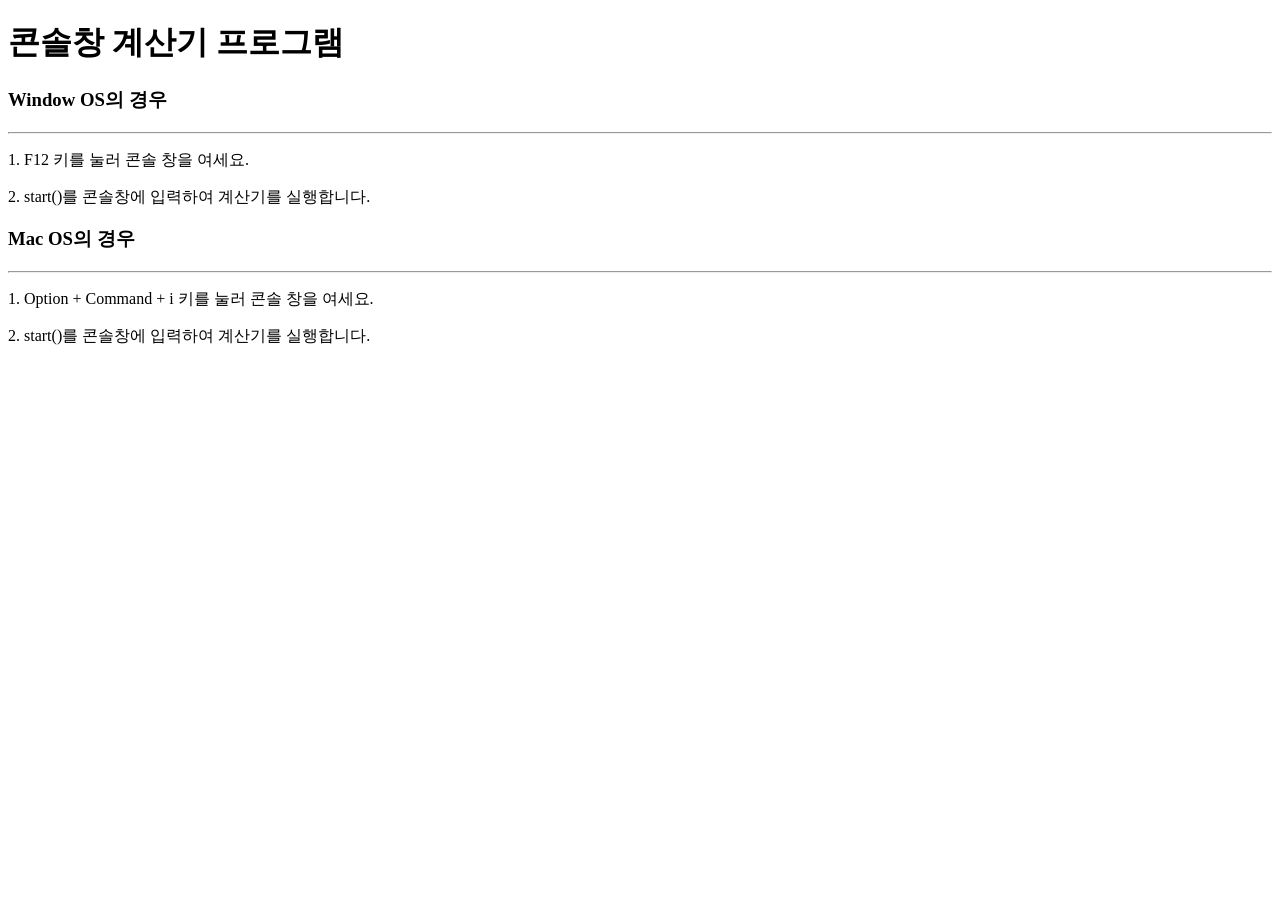
==== caculator.html @ 4afa3136 "day4: JS 콘솔 사칙연산 계산기" ====
<!DOCTYPE html>
<html lang="ko">
  <head>
    <meta charset="UTF-8" />
    <title>사칙연산 계산기</title>
    <script src="caculator.js"></script>
  </head>
  <body>
    <h1>콘솔창 계산기 프로그램</h1>

    <h3>Window OS의 경우</h3>
    <hr />
    <p>1. F12 키를 눌러 콘솔 창을 여세요.</p>
    <p>2. start()를 콘솔창에 입력하여 계산기를 실행합니다.</p>

    <h3>Mac OS의 경우</h3>
    <hr />
    <p>1. Option + Command + i 키를 눌러 콘솔 창을 여세요.</p>
    <p>2. start()를 콘솔창에 입력하여 계산기를 실행합니다.</p>
  </body>
</html>
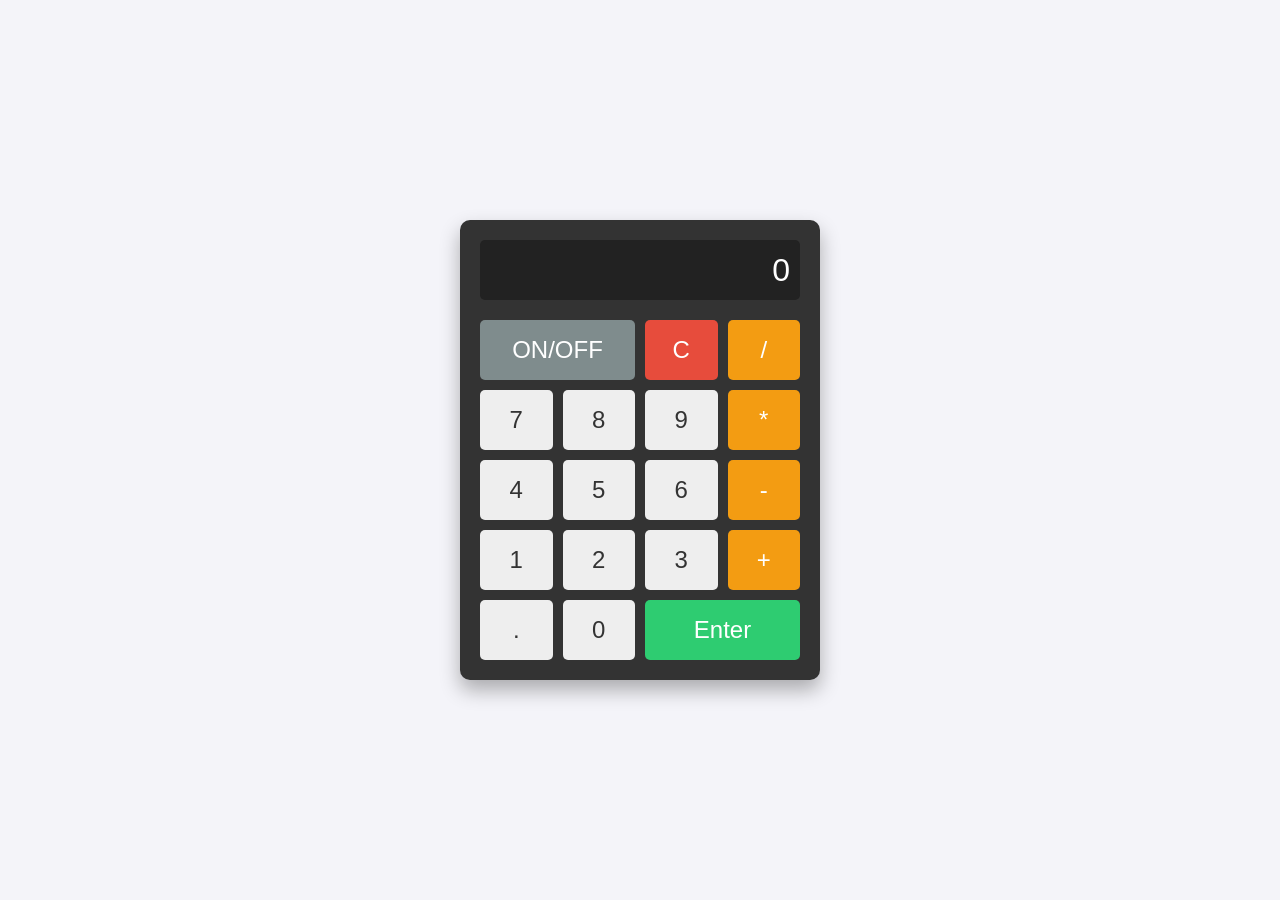
==== commit 6f1e1890: "day5: querySelector와 addEventListener로 계산기 만들기" ====
--- a/caculator.html
+++ b/caculator.html
@@ -2,20 +2,40 @@
 <html lang="ko">
   <head>
     <meta charset="UTF-8" />
-    <title>사칙연산 계산기</title>
-    <script src="caculator.js"></script>
+    <meta name="viewport" content="width=device-width, initial-scale=1.0" />
+    <title>JS 사칙연산 계산기 v2</title>
+    <link rel="stylesheet" href="caculator_style.css" />
   </head>
   <body>
-    <h1>콘솔창 계산기 프로그램</h1>
+    <div class="calculator">
+      <input type="text" id="display" readonly value="0" />
+      <div class="buttons">
+        <!-- data-action: 이 버튼이 어떤 동작을 하는지 표시 -->
+        <button class="on-off" data-action="power">ON/OFF</button>
+        <button class="clear" data-action="clear">C</button>
+        <button class="operator" data-value="/">/</button>
 
-    <h3>Window OS의 경우</h3>
-    <hr />
-    <p>1. F12 키를 눌러 콘솔 창을 여세요.</p>
-    <p>2. start()를 콘솔창에 입력하여 계산기를 실행합니다.</p>
+        <button class="number" data-value="7">7</button>
+        <button class="number" data-value="8">8</button>
+        <button class="number" data-value="9">9</button>
+        <button class="operator" data-value="*">*</button>
 
-    <h3>Mac OS의 경우</h3>
-    <hr />
-    <p>1. Option + Command + i 키를 눌러 콘솔 창을 여세요.</p>
-    <p>2. start()를 콘솔창에 입력하여 계산기를 실행합니다.</p>
+        <button class="number" data-value="4">4</button>
+        <button class="number" data-value="5">5</button>
+        <button class="number" data-value="6">6</button>
+        <button class="operator" data-value="-">-</button>
+
+        <button class="number" data-value="1">1</button>
+        <button class="number" data-value="2">2</button>
+        <button class="number" data-value="3">3</button>
+        <button class="operator" data-value="+">+</button>
+
+        <button class="number" data-value=".">.</button>
+        <button class="number" data-value="0">0</button>
+        <button class="enter" data-action="enter">Enter</button>
+      </div>
+    </div>
+
+    <script src="caculator.js"></script>
   </body>
 </html>
--- a/caculator_style.css
+++ b/caculator_style.css
@@ -0,0 +1,101 @@
+body {
+  display: flex;
+  justify-content: center;
+  align-items: center;
+  height: 100vh;
+  background-color: #f4f4f9;
+  margin: 0;
+  font-family: "Arial", sans-serif;
+}
+
+.calculator {
+  background-color: #333;
+  padding: 20px;
+  border-radius: 10px;
+  box-shadow: 0px 10px 20px rgba(0, 0, 0, 0.3);
+  width: 320px;
+}
+
+#display {
+  width: 100%;
+  height: 60px;
+  background-color: #222;
+  color: #fff;
+  text-align: right;
+  padding: 10px;
+  font-size: 2rem;
+  border: none;
+  border-radius: 5px;
+  margin-bottom: 20px;
+  box-sizing: border-box;
+}
+
+.buttons {
+  display: grid;
+  grid-template-columns: repeat(4, 1fr);
+  gap: 10px;
+}
+
+button {
+  height: 60px;
+  font-size: 1.5rem;
+  border: none;
+  border-radius: 5px;
+  cursor: pointer;
+  transition: background-color 0.2s, transform 0.1s;
+}
+
+button:active {
+  transform: scale(0.95);
+}
+
+.number {
+  background-color: #eee;
+  color: #333;
+}
+
+.number:hover {
+  background-color: #ddd;
+}
+
+.operator {
+  background-color: #f39c12;
+  color: white;
+}
+
+.operator:hover {
+  background-color: #e67e22;
+}
+
+.enter {
+  background-color: #2ecc71;
+  color: white;
+  grid-column: span 2;
+}
+
+.enter:hover {
+  background-color: #27ae60;
+}
+
+.clear {
+  background-color: #e74c3c;
+  color: white;
+}
+
+.clear:hover {
+  background-color: #c0392b;
+}
+
+.on-off {
+  background-color: #7f8c8d;
+  color: white;
+  grid-column: span 2;
+}
+
+.on-off.on {
+  background-color: #27ae60;
+}
+
+.on-off:hover {
+  background-color: #95a5a6;
+}
